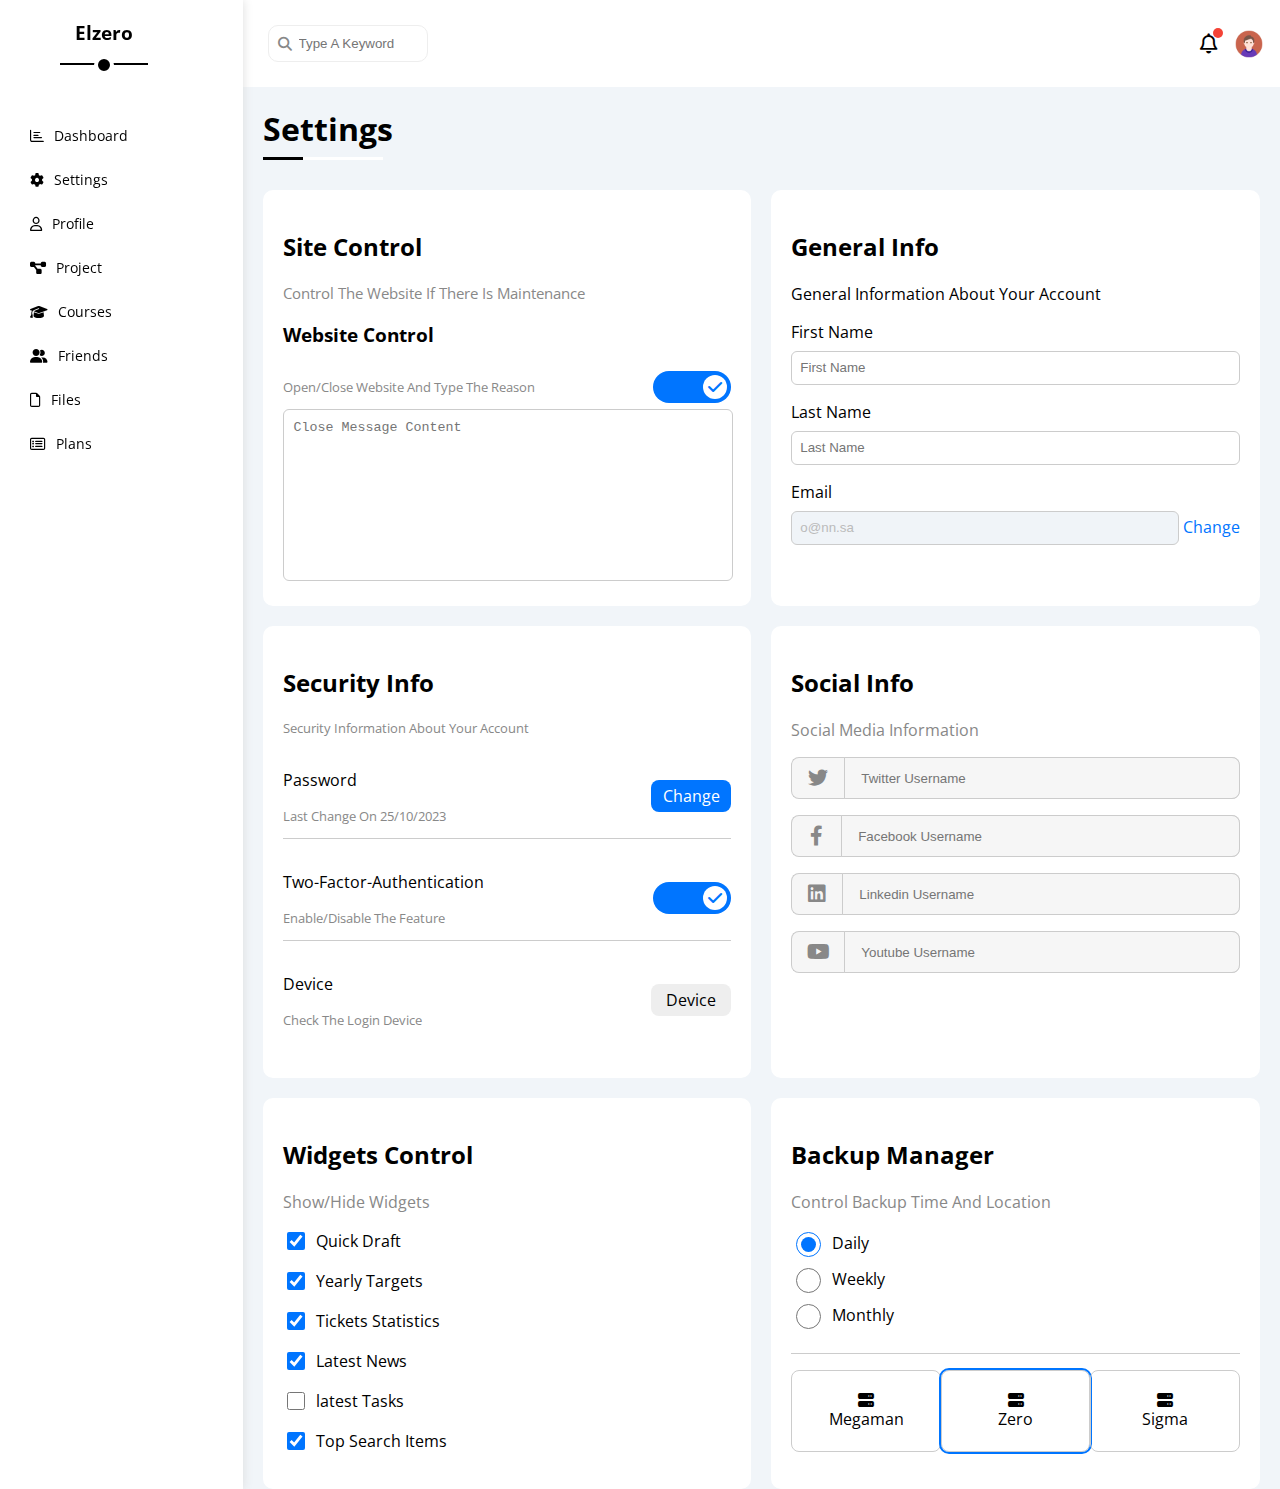
==== settings page/settings.html @ 3e7b580f "settings-page-completed relate #9" ====
<!DOCTYPE html>
<html lang="en">
<head>
    <meta charset="UTF-8">
    <meta http-equiv="X-UA-Compatible" content="IE=edge">
    <meta name="viewport" content="width=device-width, initial-scale=1.0">
    <title>settings</title>
 <link rel="stylesheet" href="settings.css">
    <link rel="stylesheet" href="../css/all.min.css">
    <link rel="preconnect" href="https://fonts.googleapis.com">
    <link rel="preconnect" href="https://fonts.gstatic.com" crossorigin>
    <link href="https://fonts.googleapis.com/css2?family=Mada:wght@200;300;400;500;600;700;900&family=Open+Sans:ital,wght@0,300;0,400;0,500;0,600;0,700;0,800;1,800&display=swap" rel="stylesheet">
</head>
    <div class="page">
        <div class="sidebar">
            <h3>Elzero</h3>
            <ul>
                <li>
                    <a href="../index.html">
                        <i class="fa-regular fa-chart-bar"></i>
                        <span>Dashboard</span>
                    </a>
                </li>
                <li>
                    <a  href="settings.html">
                        <i class="fa-solid fa-gear"></i>
                        <span>Settings</span>  
                    </a>
                </li>
                <li>
                    <a  href="../Profile page/profile.html">
                        <i class="fa-regular fa-user"></i>
                        <span>Profile</span>  
                    </a>
                </li>
                <li>
                    <a  href="../Project page/project.html">
                        <i class="fa-solid fa-diagram-project"></i>
                        <span>Project</span>  
                    </a>
                </li>
                <li>
                    <a  href="../Courses page/courses.html">
                        <i class="fa-solid fa-graduation-cap"></i>
                        <span>Courses</span>  
                    </a>
                </li>
                <li>
                    <a  href="../Friends page/friends.html">
                        <i class="fa-solid fa-user-group"></i>
                        <span>Friends</span>  
                    </a>
                </li>
                <li>
                    <a  href="../Files/files.html">
                        <i class="fa-regular fa-file"></i>
                        <span>Files</span>  
                    </a>
                </li>
                <li>
                    <a href="../Plans/plans.html">
                        <i class="fa-regular fa-rectangle-list"></i>
                        <span>Plans</span>  
                    </a>
                </li>
            </ul>
        </div>
        <div class="content">
            <!-- Start Head -->
            <div class="head">
                <div class="search">
                    <input class="search" type="search" placeholder="Type A Keyword">
                </div>
                <div class="icons">
                    <span class="notification">
                        <i class="fa-regular fa-bell fa-lg"></i>
                    </span>
                    <img src="../images/icons8-circled-user-male-skin-type-7-48.png" alt="">
                </div>
            </div>
            <!-- End Head -->
            <h1 class="title">Settings</h1>
            <!-- Start Wrapper -->
            <div class="settings-page">
                <!-- Start  Site Control -->
                <div class="site-control">
                    <h2>Site Control</h2>
                    <p>Control The Website If There Is Maintenance</p>
                    <div class="website-control">
                        <h3>Website Control</h3>
                        <div>
                            <p>Open/Close Website And Type The Reason</p>
                            <label>
                            <input class="toggle-checkbox" type="checkbox" checked />
                            <div class="toggle-switch"></div>
                            </label>
                        </div>
                        <textarea class="close-message"  placeholder="Close Message Content"></textarea>
                    </div>
                </div>
                <!-- End  Site Control -->
                <!-- Start General Info -->
                <div class="general-info">
                    <h2>General Info</h2>
                    <p>General Information About Your Account</p>
                    <div>
                        <label for="first-name">First Name</label>
                        <input type="text" id="first-name" placeholder="First Name">
                        <label for="last-name">Last Name</label>
                        <input type="text" id="last-name" placeholder="Last Name">
                    </div>
                    <div>
                        <label for="email">Email</label>
                        <div>
                            <input type="email" id="email" value="o@nn.sa">
                            <a href="#email">Change</a>
                        </div>
                    </div>
                </div>
                <!-- End General Info -->
                <!-- Start Security Info -->
                <div class="security-info">
                    <h2>Security Info</h2>
                    <p>Security Information About Your Account</p>
                    <div class="Password-info">
                        <div>
                            <p>Password</p>
                            <p>Last Change On 25/10/2023</p>
                        </div>
                        <a href="#">Change</a>
                    </div>
                    <div class="auth">
                        <div>
                            <p>Two-Factor-Authentication</p>
                            <p>Enable/Disable The Feature</p>
                        </div>
                        <label>
                            <input class="toggle-checkbox" type="checkbox" checked />
                            <div class="toggle-switch"></div>
                        </label>
                    </div>
                    <div class="device">
                        <div>
                            <p>Device</p>
                            <p>Check The Login Device</p>
                        </div>
                        <a href="#">Device</a>
                    </div>
                </div>
                <!-- End Security Info -->
                <!-- Start Social Info-->
                <div class="social-info">
                    <h2>Social Info</h2>
                    <p>Social Media Information</p>
                    <div>
                        <div>
                            <i class="fa-brands fa-twitter"></i>
                        <input  type="text" placeholder="Twitter Username">
                        </div>
                        <div>
                            <i class="fa-brands fa-facebook-f"></i>
                            <input  type="text" placeholder="Facebook Username">
                        </div>
                        <div>
                            <i class="fa-brands fa-linkedin"></i>
                            <input  type="text" placeholder="Linkedin Username">
                        </div>
                        <div>
                            <i class="fa-brands fa-youtube"></i>
                            <input  type="text" placeholder="Youtube Username">
                        </div>
                    </div>
                </div>
                <!-- End Social Info-->
                <!-- Start Widgets Control-->
                <div class="widgets-control">
                    <h2>Widgets Control</h2>
                    <p>Show/Hide Widgets</p>
                    <div>
                        <div>
                            <input type="checkbox" id="quick-draft" checked>
                            <label for="quick-draft">Quick Draft</label>
                        </div>
                        <div>
                            <input type="checkbox" id="yearly-targets" checked>
                            <label for="yearly-targets">Yearly Targets</label>
                        </div>
                        <div>
                            <input type="checkbox" id="tickets-statistics" checked>
                            <label for="tickets-statistics">Tickets Statistics</label>
                        </div>
                        <div>
                            <input type="checkbox" id="latest-news" checked>
                            <label for="latest-news">Latest News</label>
                        </div>
                        <div>
                            <input type="checkbox" id="latest-tasks">
                            <label for="latest-tasks">latest Tasks</label>
                        </div>
                        <div>
                            <input type="checkbox" id="top-search-items" checked>
                            <label for="top-search-items">Top Search Items</label>
                        </div>
                    </div>
                </div>
                <!-- End Widgets Control-->
                <!-- Start Backup Manger -->
                <div class="backup-manager">
                    <h2>Backup Manager</h2>
                    <p>Control Backup Time And Location</p>
                    <div>
                        <div>
                            <input type="radio" id="daily" checked>
                            <label for="daily">Daily</label>
                        </div>
                        <div>
                            <input type="radio" id="weekly">
                            <label for="weekly">Weekly</label>
                        </div>
                        <div>
                            <input type="radio" id="monthly">
                            <label for="monthly">Monthly</label>
                        </div>
                    </div>
                    <div class="plans">
                        <div>
                            <i class="fa-solid fa-server"></i>
                            <span>Megaman</span>
                        </div>
                        <div class="active-plane">
                            <i class="fa-solid fa-server"></i>
                            <span>Zero</span>
                        </div>
                        <div>
                            <i class="fa-solid fa-server"></i>
                            <span>Sigma</span>
                        </div>
                    </div>
                </div>
                <!-- End Backup Manger -->
            </div>
            <!-- End Wrapper -->
        </div>
            <script src="../main.js"></script>
</body>
</html>
---- settings page/settings.css ----
body{
    font-family: "Open Sans",sans-serif;
    margin: 0;
}
:root {
  --blue-color: #0075ff;
  --blue-alt-color: #0d69d5;
  --orange-color: #f59e0b;
  --green-color: #22c55e;
  --red-color: #f44336;
  --grey-color: #888;
}
*:focus{
    outline: none;
}
::-webkit-scrollbar{
    width: 15px;
}
::-webkit-scrollbar-track{
    background-color: white;
}
::-webkit-scrollbar-thumb{
    background-color: var(--blue-color);
}
::-webkit-scrollbar-thumb:hover{
    background-color: var(--blue-alt-color);
}
ul{
    padding: 0;
    list-style: none;
}
a{
    text-decoration: none;
}
.btn-shape{
    padding: 4px 10px;
    border-radius: 6px;
    cursor: pointer;
}
.page{
    display: flex;
    background-color: #f1f5f9;
    min-height: 100vh;
}
/* Start sidebar */
.active{
    background-color: #0D69D5;
    border-radius: 8px;
}
.active>a>i,.active> a > span{
    color: white;
}
.sidebar{
    background-color: white;
    position: relative;
    padding: 20px;
    width: 250px;
    box-shadow:  0 0 10px #DDD;
}
.sidebar>:first-child{
    position: relative;
    margin-top: 0;
    text-align: center;
    margin-bottom: 50px;
}
.sidebar>:first-child,.sidebar>:first-child::before,.sidebar>:first-child::after{
position: fixed;
left: calc(250px /2 - 50px);
}
.sidebar ul{
    position: fixed;
    top: 100px;
}
.sidebar ul li a{
    display: flex;
    align-items: center;
    font-size: 14px;
    color: black;
    border-radius: 6px;
    padding: 10px;
    transition: 0.3s;
    margin-bottom: 5px;
}
.sidebar ul li a:hover{
    background-color: #2276d6;
    border-radius: 8px;
    color: white;
}
.sidebar ul li span{
    font-size: 14px;
    margin-left: 10px;
}
.sticky{
    -webkit-animation: 700ms ease-in-out 0s normal none 1 running fadeInDown;
    animation: 700ms ease-in-out 0s normal none 1 running fadeInDown;
    position: fixed;
    top: 0;
    width: calc(100% - 270px);
    z-index: 999;
    transition: all 0.3s ease 0s;
    border-bottom: 1px solid #F2F4F7;
    background: #fff;
    box-shadow:  4px 3px 10px #ddd;

}
@keyframes fadeInDown{
    0%{
    opacity: 0;
    -webkit-transform: translate3d(0,-100%,0);
    transform: translate3d(0,-100%,0);
    }
    100%{
    opacity: 1;
    -webkit-transform: translateZ(0);
    transform: translateZ(0);
    }
}
@media(max-width:767px){
    .sidebar{
        width: 55px;
        padding: 10px;
    }
    .sticky{
        width: calc(100% - 95px);
        left: calc(95 - 100%);
    }
    .sidebar ul li span{
        display: none;
    }
.sidebar>:first-child{
    font-style: 13px;
    margin-bottom: 15px;
    }
    .sidebar>:first-child{
    left: 5px;
    top: 30px;
    }
}
@media(min-width:768px){
.sidebar>:first-child::before,
.sidebar>:first-child::after{
    content: "";
    background-color: black;
    left: 50%;
    transform: translateX(-50%);
    position: absolute;
}
.sidebar>:first-child::before{
    width: 88px;
    height: 2px;
    bottom: -20px;
}
.sidebar>:first-child::after{
    width: 12px;
    height: 12px;
    border-radius: 50%;
    bottom: -30px;
    border: 4px solid white;
}


}
/* End sidebar */
/*  Start Head  */
.content{
    width: 100%;
    overflow: hidden;
}
.head{
    background-color: white;
    display: flex;
    justify-content: space-between;
    align-items: center;
    padding: 15px;
}
.search {
    position: relative;
    padding: 10px;

}
.search input{
    border: 1px solid #eee;
    border-radius: 10px;
    padding-left: 30px;
    width: 160px;
    transition: 0.3s width;
}
.search input:focus{
    width: 200px;
}
.search input:focus::placeholder{
    opacity: 0;
}
.search::before{
    font-family: var(--fa-style-family-classic);
    content: "\f002";
    font-weight: 900;
    position: absolute;
    left: 15px;
    top: 50%;
    transform: translateY(-50%);
    font-size: 14px;
    color: var(--grey-color);
    padding-left: 5px;
    z-index: 9999;
}
.icons{
    display: flex;
    align-items: center;
}
.notification{
    position: relative;
}
.notification::before{
    content: "";
    position: absolute;
    width: 10px;
    height: 10px;
    border-radius: 50%;
    background-color: var(--red-color);
    top: -5px;
    right: -5px;
}
.head .icons img{
    width: 32px;
    height: 32px;
    margin-left: 15px;
}
/*  End Head  */
.title{
    position: relative;
    margin: 20px 20px 40px;
}
.title::before,.title::after{
    content: "";
    position: absolute;
    height: 3px;
    bottom: -10px;
    left: 0;
}
.title::before{
    background-color: white;
    width: 120px;
}
.title::after{
    background-color: black;
    width: 40px;
}
.settings-page{
    display: grid;
    grid-template-columns: repeat(auto-fill,minmax(450px,1fr));
    margin-left: 20px;
    margin-right: 20px;
    gap: 20px;
}
@media (max-width: 767px){
.settings-page {
    grid-template-columns: minmax(100px, 1fr);
    margin-left: 10px;
    margin-right: 10px;
    gap: 10px;
}
}
/* Start site-control */
.site-control{
    background-color: white;
    padding: 20px;
    border-radius: 10px;
}
.site-control>:nth-child(2){
    font-size: 15px;
    color: var(--grey-color);
}
.website-control>:nth-child(2){
    display: flex;
    justify-content: space-between;
    align-items: center;
}
.website-control>:nth-child(2)>:first-child{
    font-size: 13px;
    color: var(--grey-color);
    padding-right: 5px;
}
.toggle-checkbox {
  -webkit-appearance: none;
  appearance: none;
  display: none;
}
.toggle-switch {
  background-color: #ccc;
  width: 78px;
  height: 32px;
  border-radius: 16px;
  position: relative;
  transition: 0.3s;
  cursor: pointer;
}
.toggle-switch::before {
  font-family: var(--fa-style-family-classic);
  content: "\f00d";
  font-weight: 900;
  background-color: white;
  width: 24px;
  height: 24px;
  position: absolute;
  border-radius: 50%;
  top: 4px;
  left: 4px;
  display: flex;
  justify-content: center;
  align-items: center;
  color: #aaa;
  transition: 0.3s;
}
.toggle-checkbox:checked + .toggle-switch {
  background-color: var(--blue-color);
}
.toggle-checkbox:checked + .toggle-switch::before {
  content: "\f00c";
  left: 50px;
  color: var(--blue-color);
}
.close-message{
    padding: 10px;
    border-radius: 6px;
    width: calc(100% - 20px);
    min-height: 150px;
    outline: none;
    appearance: none;
    resize: none;
    border-color: #ccc;
}
/* End site-control */
/* Start General Info */
.general-info{
    padding: 20px;
    background-color: white;
    border-radius: 10px;
}
.general-info >:nth-child(3),.general-info >:nth-child(4){
    display: flex;
    flex-direction: column;

}
.general-info input{
    height: 30px;
    outline: none;
    border:1px solid #ccc;
    border-radius: 6px;
    margin-bottom: 1rem;
    padding-left: 0.5rem;
}
input[type="email"]{
    background-color: #f0f4f8;
    width: calc(100% - 80px);
    color: #bbb;
    padding-right: 9px;
}
[href="#email"]{
    color: var(--blue-color);
}
.general-info label{
    margin-bottom: 0.5rem;
}
/* End General Info */
/* Start Security Info */
.security-info{
    padding: 20px;
    background-color: white;
    border-radius: 10px;
}
.Password-info,.auth,.device{
    display: flex;
    justify-content: space-between;
    align-items: center;
    margin-bottom: 1rem;
    margin-top: 1rem;
}
.Password-info,.auth{
    border-bottom: 1px solid #ccc;
}
.security-info>:nth-child(2),.Password-info>:first-child>:nth-child(2),.auth>:first-child>:nth-child(2),.device>:first-child>:nth-child(2){
    color: var(--grey-color);
    font-size: 13px;
}
.Password-info a,.device a{
    padding: 5px 10px;
    border-radius: 8px;
    width: 60px;
    text-align: center;
}
.Password-info a{
    color: white;
    background-color: #0075FF;
}
.device a{
    background-color: #EEEEEE;
    color: black;
}
/* End Security Info */
/* Start Social Info */
.social-info{
    padding: 20px;
    background-color: white;
    border-radius: 10px;
}
.social-info>:nth-child(3)>div{
    height: 40px;
    border-radius: 8px;
    margin-bottom: 1rem;
    display: flex;
    align-items: center;
    background-color: #F6F6F6;
    border: 1px solid #ccc;
    border-right: none;
}
.social-info>:nth-child(2){
    color: var(--grey-color);
}
.social-info>:nth-child(3)>div i{
    color: var(--grey-color);
    padding: 1rem;
    width: 20px;
    height: 30px;
    font-size: 20px;
    display: flex;
    justify-content: center;
    align-items: center;
}
.social-info input{
    border: none;
    border: 1px solid #ccc;
    height: 38px;
    background-color: #F6F6F6;
    width: 100%;
    padding-left: 1rem;
    border-top-right-radius: 8px;
    border-bottom-right-radius: 8px;
}

/* End Social Info */
/* Start Widgets Control */
.widgets-control{
    padding: 20px;
    background-color: white;
    border-radius: 10px;
}
.widgets-control>:nth-child(2){
    color: var(--grey-color);
}
.widgets-control>:nth-child(3){
    display: flex;
    flex-direction: column;
    align-items: flex-start;
    justify-content: center;
}
.widgets-control>:nth-child(3) div{
    display: flex;
    align-items: center;
    margin-bottom: 1rem;
}
.widgets-control>:nth-child(3) input{
width: 18px;
height: 18px;
}
.widgets-control>:nth-child(3) label{
    margin-left: 0.5rem;
}
/* End Widgets Control */
/* Start Backup Manger */
.backup-manager{
    padding: 20px;
    border-radius: 10px;
    background-color: white;
}
.backup-manager>:nth-child(2){
    color: var(--grey-color);
}
.backup-manager>:nth-child(3){
    padding-bottom: 1rem;
    border-bottom: 1px solid #ccc;
}
.backup-manager>:nth-child(3) > div {
    display: flex;
    align-items: center;
    margin-bottom: 0.5rem;
}
.backup-manager>:nth-child(3) > div >input{
    width:25px;
    height: 25px;
}
.backup-manager>:nth-child(3) > div >label{
    margin-left: 0.5rem;
}
.backup-manager>:nth-child(4){
    margin-top: 1rem;
    display: flex;
    justify-content: space-between;
    align-items: center;
}
.backup-manager>:nth-child(4) > div{
    width: 150px;
    height: 80px;
    display: flex;
    flex-direction: column;
    justify-content: center;
    align-items: center;
    border: 1px solid #ccc;
    border-radius: 8px;
    cursor: pointer;
}
.active-plane{
    outline: 2px solid #0075ff;
}
@media(max-width:767px){
.backup-manager>:nth-child(4){
        flex-direction: column;
    }
.backup-manager>:nth-child(4)>div{
        margin-bottom: 1rem;
    width: 100%;
}
}
/* End Backup Manger */
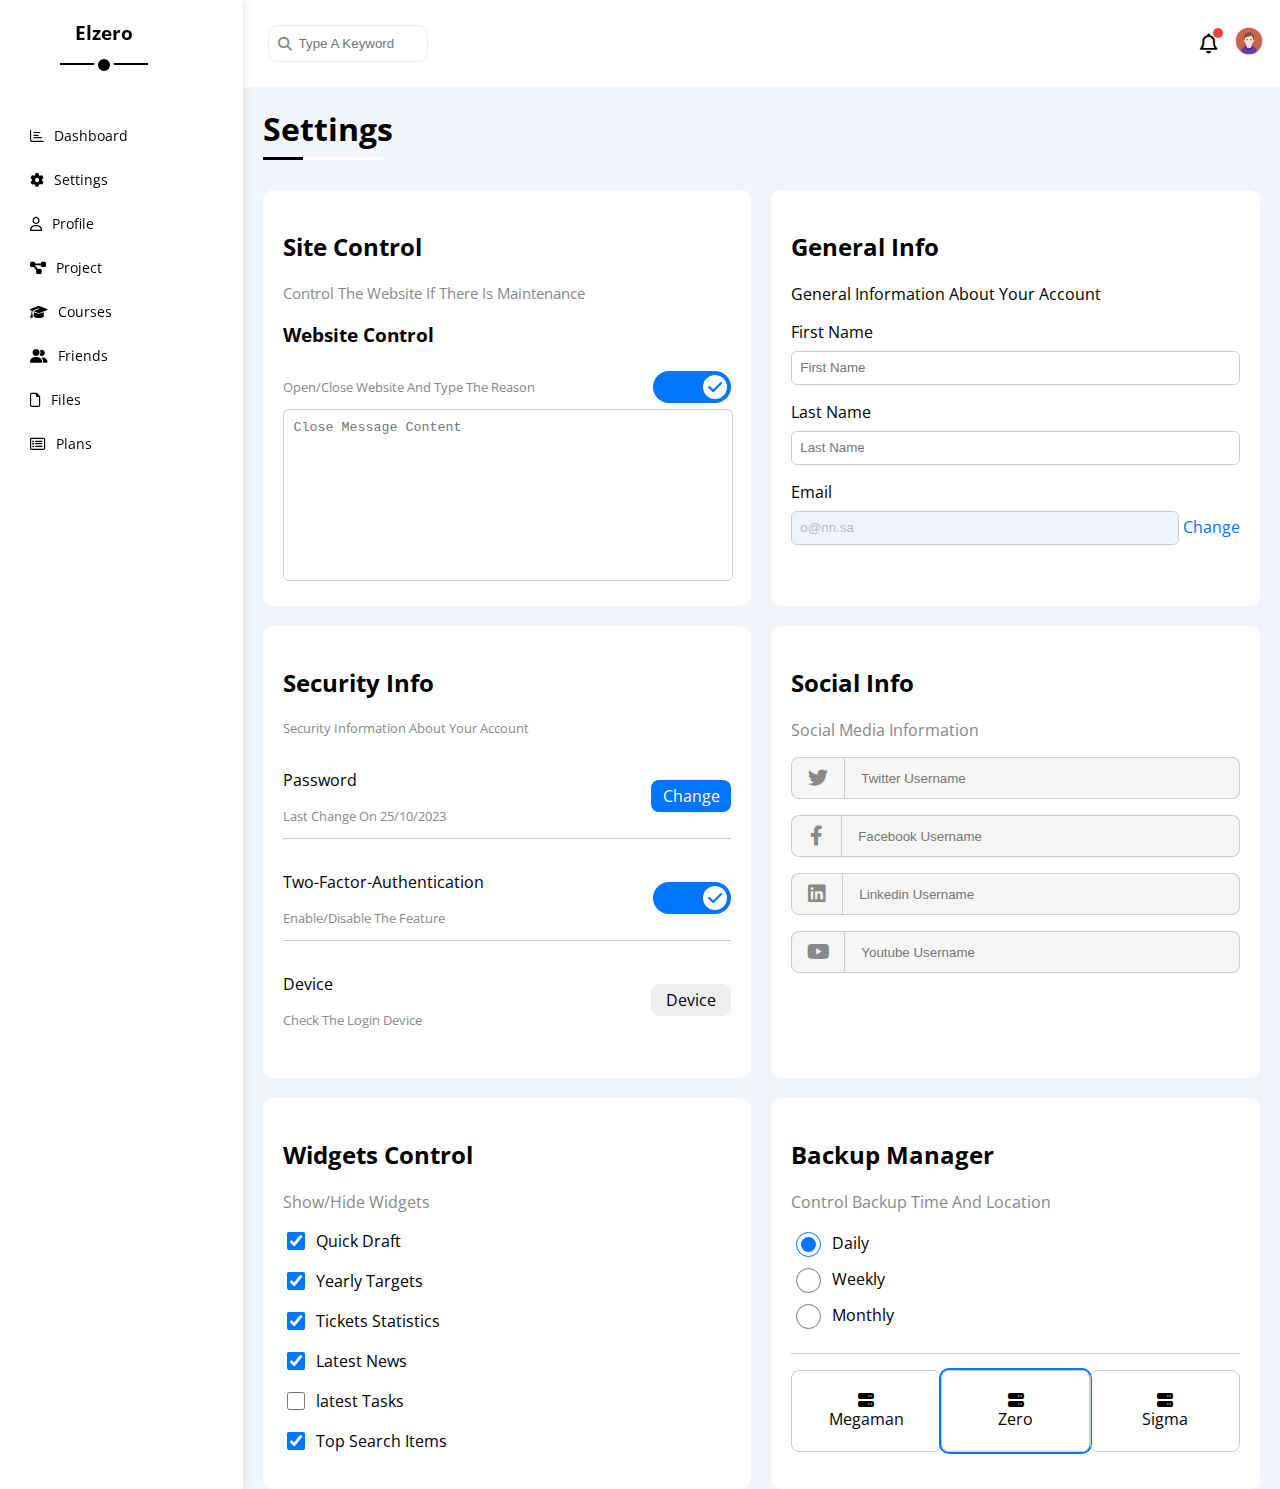
==== commit ed4a591d: "upload relate #11" ====
--- a/settings page/settings.html
+++ b/settings page/settings.html
@@ -5,7 +5,7 @@
     <meta http-equiv="X-UA-Compatible" content="IE=edge">
     <meta name="viewport" content="width=device-width, initial-scale=1.0">
     <title>settings</title>
- <link rel="stylesheet" href="settings.css">
+    <link rel="stylesheet" href="settings.css">
     <link rel="stylesheet" href="../css/all.min.css">
     <link rel="preconnect" href="https://fonts.googleapis.com">
     <link rel="preconnect" href="https://fonts.gstatic.com" crossorigin>
@@ -75,12 +75,14 @@
                     <span class="notification">
                         <i class="fa-regular fa-bell fa-lg"></i>
                     </span>
-                    <img src="../images/icons8-circled-user-male-skin-type-7-48.png" alt="">
+                    <a href="../Profile page/profile.html">
+                        <img src="../images/icons8-circled-user-male-skin-type-7-48.png" alt="">
+                    </a>
                 </div>
             </div>
             <!-- End Head -->
             <h1 class="title">Settings</h1>
-            <!-- Start Wrapper -->
+            <!-- Start settings-page -->
             <div class="settings-page">
                 <!-- Start  Site Control -->
                 <div class="site-control">
@@ -239,8 +241,9 @@
                 </div>
                 <!-- End Backup Manger -->
             </div>
-            <!-- End Wrapper -->
+            <!-- End settings-page -->
         </div>
+    </div>
             <script src="../main.js"></script>
 </body>
 </html>